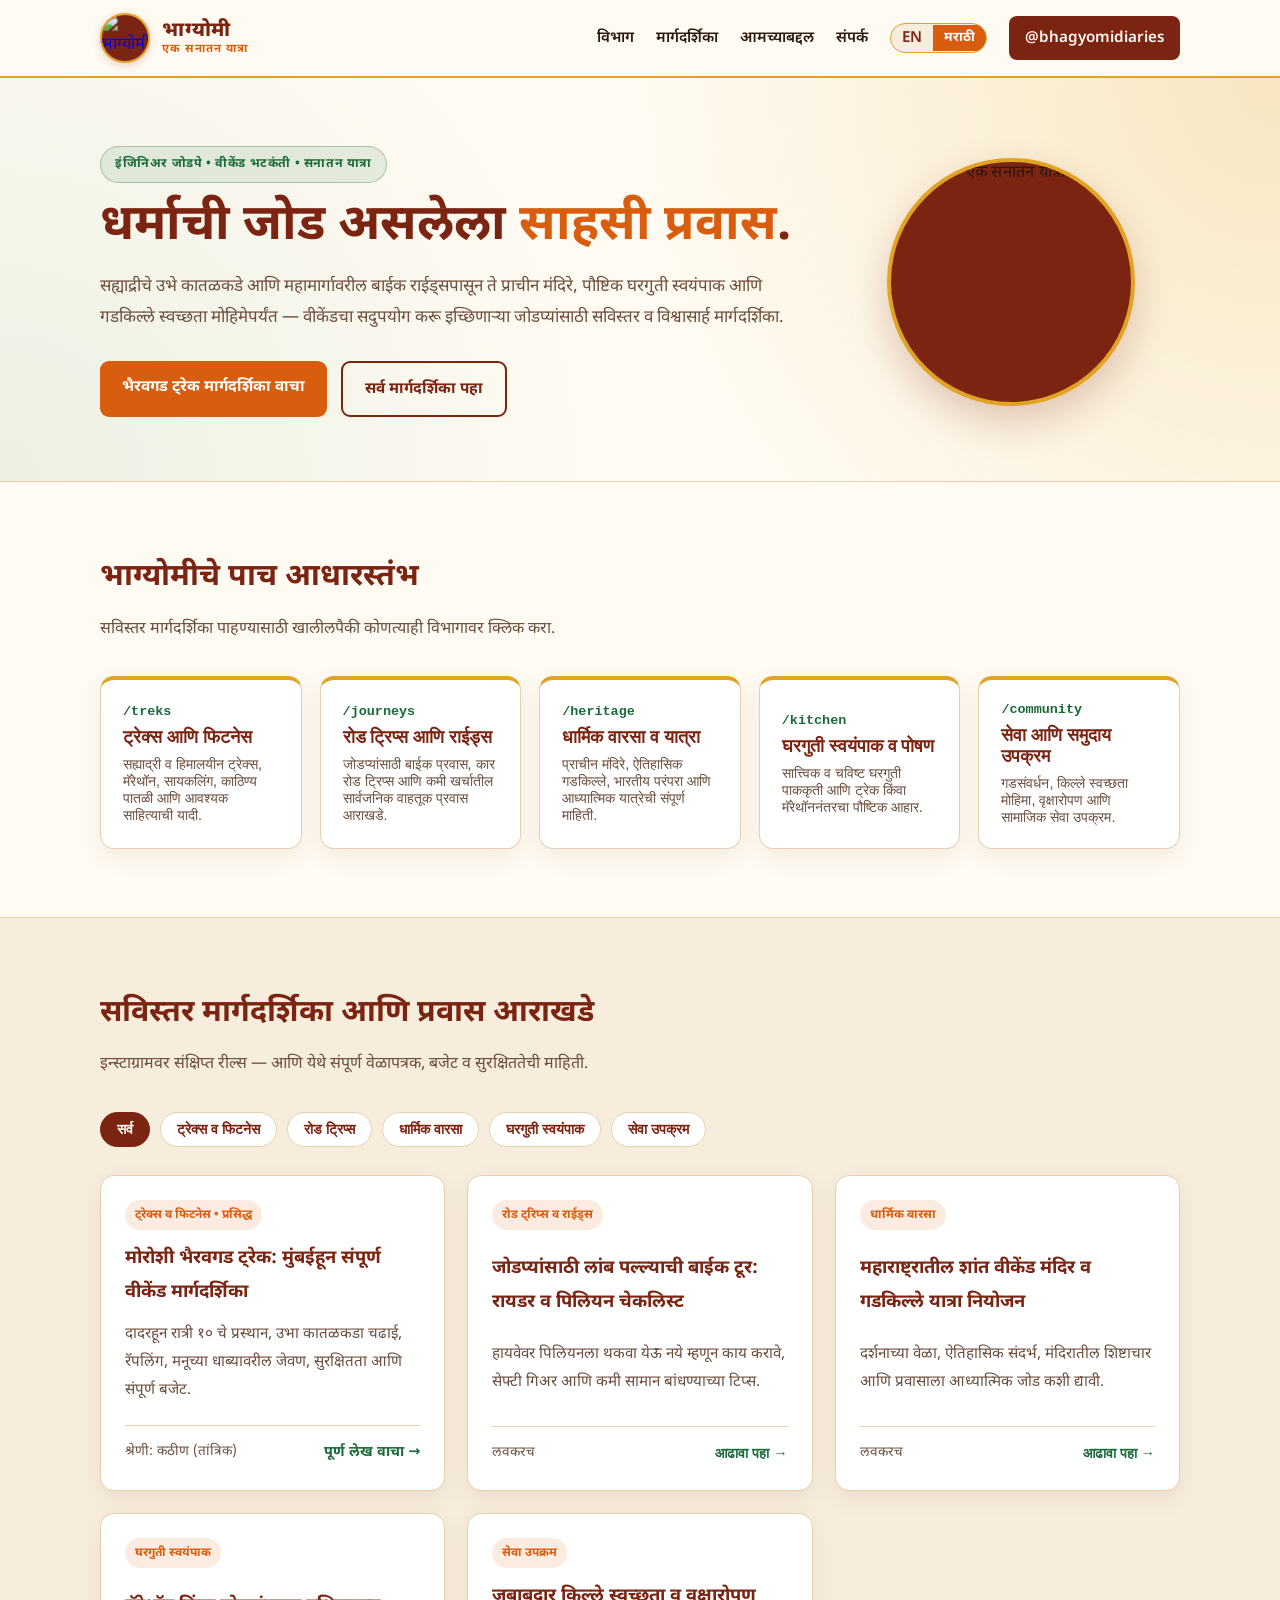
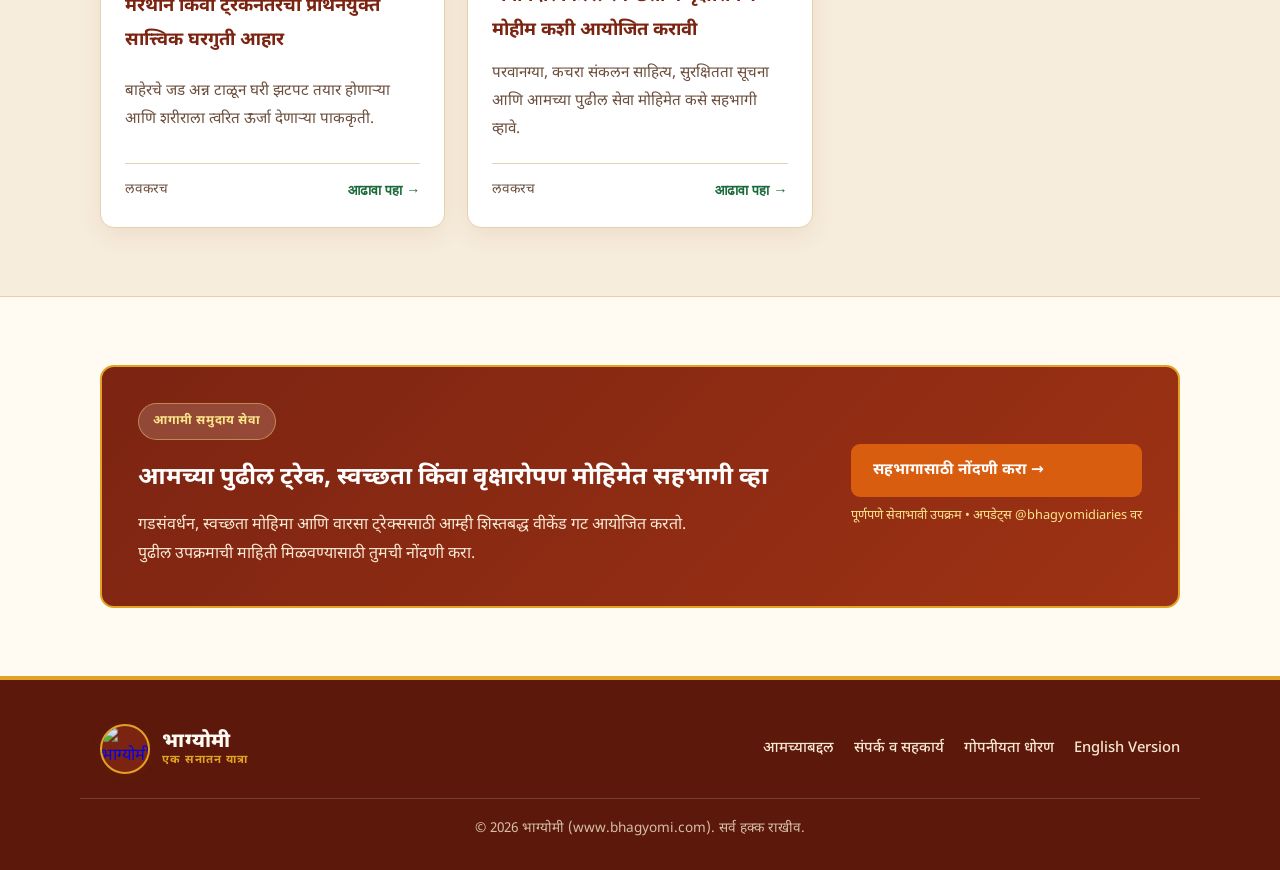
==== mr/index.html @ f400e6a5 "Add Marathi language version and EN/MR toggle" ====
<!DOCTYPE html>
<html lang="mr">
<head>
  <script async src="https://www.googletagmanager.com/gtm.js?id=GTM-TMKTP37L"></script>
  <script>
    window.dataLayer = window.dataLayer || [];
    function gtag(){dataLayer.push(arguments);}
    gtag('js', new Date());
  </script>
  <meta charset="UTF-8" />
  <meta name="viewport" content="width=device-width, initial-scale=1.0" />
  <meta name="description" content="भाग्योमी — एक सनातन यात्रा. जोडप्यांसाठी सह्याद्री व हिमालय ट्रेक्स, रोड ट्रिप्स, धार्मिक वारसा, घरगुती पाककृती आणि सेवा उपक्रम." />
  <title>भाग्योमी | एक सनातन यात्रा — साहस, धर्म आणि सजग सहजीवन</title>
  <link rel="alternate" hreflang="en" href="https://www.bhagyomi.com/" />
  <link rel="alternate" hreflang="mr" href="https://www.bhagyomi.com/mr/" />
  <link rel="icon" type="image/jpeg" href="../assets/images/logo.jpg" />
  <link rel="stylesheet" href="../style.css" />
</head>
<body>

  <header class="navbar">
    <div class="container nav-inner">
      <a href="index.html" class="brand-wrap">
        <div class="logo-ring">
          <img src="../assets/images/logo.jpg" alt="भाग्योमी लोगो" />
        </div>
        <div class="brand-text">
          <span class="brand-title">भाग्योमी</span>
          <span class="brand-sub">एक सनातन यात्रा</span>
        </div>
      </a>
      <button class="menu-toggle" id="menuToggle" aria-label="मेनू उघडा">☰</button>
      <nav class="nav-links" id="navLinks">
        <a href="#pillars">विभाग</a>
        <a href="#guides">मार्गदर्शिका</a>
        <a href="about.html">आमच्याबद्दल</a>
        <a href="contact.html">संपर्क</a>
        <div class="lang-toggle">
          <a href="../index.html" lang="en">EN</a>
          <span class="lang-active">मराठी</span>
        </div>
        <a href="https://www.instagram.com/bhagyomidiaries/" target="_blank" rel="noopener" class="nav-cta">@bhagyomidiaries</a>
      </nav>
    </div>
  </header>

  <section id="top" class="hero">
    <div class="container hero-grid">
      <div>
        <span class="badge">इंजिनिअर जोडपे • वीकेंड भटकंती • सनातन यात्रा</span>
        <h1>धर्माची जोड असलेला <span class="accent">साहसी प्रवास</span>.</h1>
        <p>
          सह्याद्रीचे उभे कातळकडे आणि महामार्गावरील बाईक राईड्सपासून ते प्राचीन मंदिरे, पौष्टिक घरगुती स्वयंपाक
          आणि गडकिल्ले स्वच्छता मोहिमेपर्यंत — वीकेंडचा सदुपयोग करू इच्छिणाऱ्या जोडप्यांसाठी सविस्तर व विश्वासार्ह मार्गदर्शिका.
        </p>
        <div class="hero-actions">
          <a href="treks/moroshi-bhairavgad.html" class="btn btn-primary">भैरवगड ट्रेक मार्गदर्शिका वाचा</a>
          <a href="#guides" class="btn btn-outline">सर्व मार्गदर्शिका पहा</a>
        </div>
      </div>
      <div>
        <div class="hero-emblem-ring">
          <img src="../assets/images/logo.jpg" alt="भाग्योमी - एक सनातन यात्रा" />
        </div>
      </div>
    </div>
  </section>

  <section id="pillars" class="section">
    <div class="container">
      <div class="section-header">
        <h2>भाग्योमीचे पाच आधारस्तंभ</h2>
        <p>सविस्तर मार्गदर्शिका पाहण्यासाठी खालीलपैकी कोणत्याही विभागावर क्लिक करा.</p>
      </div>

      <div class="pillar-grid">
        <button class="pillar-card" data-filter="treks">
          <div class="pillar-tag">/treks</div>
          <h3>ट्रेक्स आणि फिटनेस</h3>
          <p>सह्याद्री व हिमालयीन ट्रेक्स, मॅरेथॉन, सायकलिंग, काठिण्य पातळी आणि आवश्यक साहित्याची यादी.</p>
        </button>

        <button class="pillar-card" data-filter="journeys">
          <div class="pillar-tag">/journeys</div>
          <h3>रोड ट्रिप्स आणि राईड्स</h3>
          <p>जोडप्यांसाठी बाईक प्रवास, कार रोड ट्रिप्स आणि कमी खर्चातील सार्वजनिक वाहतूक प्रवास आराखडे.</p>
        </button>

        <button class="pillar-card" data-filter="heritage">
          <div class="pillar-tag">/heritage</div>
          <h3>धार्मिक वारसा व यात्रा</h3>
          <p>प्राचीन मंदिरे, ऐतिहासिक गडकिल्ले, भारतीय परंपरा आणि आध्यात्मिक यात्रेची संपूर्ण माहिती.</p>
        </button>

        <button class="pillar-card" data-filter="kitchen">
          <div class="pillar-tag">/kitchen</div>
          <h3>घरगुती स्वयंपाक व पोषण</h3>
          <p>सात्त्विक व चविष्ट घरगुती पाककृती आणि ट्रेक किंवा मॅरेथॉननंतरचा पौष्टिक आहार.</p>
        </button>

        <button class="pillar-card" data-filter="community">
          <div class="pillar-tag">/community</div>
          <h3>सेवा आणि समुदाय उपक्रम</h3>
          <p>गडसंवर्धन, किल्ले स्वच्छता मोहिमा, वृक्षारोपण आणि सामाजिक सेवा उपक्रम.</p>
        </button>
      </div>
    </div>
  </section>

  <section id="guides" class="section section-alt">
    <div class="container">
      <div class="section-header">
        <h2>सविस्तर मार्गदर्शिका आणि प्रवास आराखडे</h2>
        <p>इन्स्टाग्रामवर संक्षिप्त रील्स — आणि येथे संपूर्ण वेळापत्रक, बजेट व सुरक्षिततेची माहिती.</p>
      </div>

      <div class="filter-bar" role="tablist" aria-label="विभागानुसार मार्गदर्शिका निवडा">
        <button class="filter-btn active" data-filter="all">सर्व</button>
        <button class="filter-btn" data-filter="treks">ट्रेक्स व फिटनेस</button>
        <button class="filter-btn" data-filter="journeys">रोड ट्रिप्स</button>
        <button class="filter-btn" data-filter="heritage">धार्मिक वारसा</button>
        <button class="filter-btn" data-filter="kitchen">घरगुती स्वयंपाक</button>
        <button class="filter-btn" data-filter="community">सेवा उपक्रम</button>
      </div>

      <div class="guide-grid" id="guideGrid">
        <article class="guide-card" data-category="treks">
          <span class="card-pill">ट्रेक्स व फिटनेस • प्रसिद्ध</span>
          <h3>मोरोशी भैरवगड ट्रेक: मुंबईहून संपूर्ण वीकेंड मार्गदर्शिका</h3>
          <p>दादरहून रात्री १० चे प्रस्थान, उभा कातळकडा चढाई, रॅपलिंग, मनूच्या धाब्यावरील जेवण, सुरक्षितता आणि संपूर्ण बजेट.</p>
          <div class="card-meta">
            <span>श्रेणी: कठीण (तांत्रिक)</span>
            <a href="treks/moroshi-bhairavgad.html" class="read-more">पूर्ण लेख वाचा →</a>
          </div>
        </article>

        <article class="guide-card" data-category="journeys">
          <span class="card-pill">रोड ट्रिप्स व राईड्स</span>
          <h3>जोडप्यांसाठी लांब पल्ल्याची बाईक टूर: रायडर व पिलियन चेकलिस्ट</h3>
          <p>हायवेवर पिलियनला थकवा येऊ नये म्हणून काय करावे, सेफ्टी गिअर आणि कमी सामान बांधण्याच्या टिप्स.</p>
          <div class="card-meta">
            <span>लवकरच</span>
            <button class="read-more" data-guide="bike-touring">आढावा पहा →</button>
          </div>
        </article>

        <article class="guide-card" data-category="heritage">
          <span class="card-pill">धार्मिक वारसा</span>
          <h3>महाराष्ट्रातील शांत वीकेंड मंदिर व गडकिल्ले यात्रा नियोजन</h3>
          <p>दर्शनाच्या वेळा, ऐतिहासिक संदर्भ, मंदिरातील शिष्टाचार आणि प्रवासाला आध्यात्मिक जोड कशी द्यावी.</p>
          <div class="card-meta">
            <span>लवकरच</span>
            <button class="read-more" data-guide="heritage-circuit">आढावा पहा →</button>
          </div>
        </article>

        <article class="guide-card" data-category="kitchen">
          <span class="card-pill">घरगुती स्वयंपाक</span>
          <h3>मॅरेथॉन किंवा ट्रेकनंतरचा प्रथिनयुक्त सात्त्विक घरगुती आहार</h3>
          <p>बाहेरचे जड अन्न टाळून घरी झटपट तयार होणाऱ्या आणि शरीराला त्वरित ऊर्जा देणाऱ्या पाककृती.</p>
          <div class="card-meta">
            <span>लवकरच</span>
            <button class="read-more" data-guide="recovery-meals">आढावा पहा →</button>
          </div>
        </article>

        <article class="guide-card" data-category="community">
          <span class="card-pill">सेवा उपक्रम</span>
          <h3>जबाबदार किल्ले स्वच्छता व वृक्षारोपण मोहीम कशी आयोजित करावी</h3>
          <p>परवानग्या, कचरा संकलन साहित्य, सुरक्षितता सूचना आणि आमच्या पुढील सेवा मोहिमेत कसे सहभागी व्हावे.</p>
          <div class="card-meta">
            <span>लवकरच</span>
            <button class="read-more" data-guide="fort-cleanup">आढावा पहा →</button>
          </div>
        </article>
      </div>
    </div>
  </section>

  <section id="community" class="section">
    <div class="container">
      <div class="event-box">
        <div>
          <span class="badge">आगामी समुदाय सेवा</span>
          <h2>आमच्या पुढील ट्रेक, स्वच्छता किंवा वृक्षारोपण मोहिमेत सहभागी व्हा</h2>
          <p>
            गडसंवर्धन, स्वच्छता मोहिमा आणि वारसा ट्रेक्ससाठी आम्ही शिस्तबद्ध वीकेंड गट आयोजित करतो.
            पुढील उपक्रमाची माहिती मिळवण्यासाठी तुमची नोंदणी करा.
          </p>
        </div>
        <div class="event-actions">
          <a href="contact.html" class="btn btn-primary">सहभागासाठी नोंदणी करा →</a>
          <span class="helper-note">पूर्णपणे सेवाभावी उपक्रम • अपडेट्स @bhagyomidiaries वर</span>
        </div>
      </div>
    </div>
  </section>

  <footer class="footer">
    <div class="container footer-inner">
      <a href="index.html" class="brand-wrap">
        <div class="logo-ring">
          <img src="../assets/images/logo.jpg" alt="भाग्योमी लोगो" />
        </div>
        <div class="brand-text">
          <span class="brand-title">भाग्योमी</span>
          <span class="brand-sub">एक सनातन यात्रा</span>
        </div>
      </a>
      <div class="footer-links">
        <a href="about.html">आमच्याबद्दल</a>
        <a href="contact.html">संपर्क व सहकार्य</a>
        <a href="privacy.html">गोपनीयता धोरण</a>
        <a href="../index.html" lang="en">English Version</a>
      </div>
    </div>
    <div class="container copyright">
      © <span id="year"></span> भाग्योमी (www.bhagyomi.com). सर्व हक्क राखीव.
    </div>
  </footer>

  <div class="modal-backdrop" id="guideModal" aria-hidden="true">
    <div class="modal-box" role="dialog" aria-modal="true" aria-labelledby="modalTitle">
      <button class="modal-close" id="modalClose" aria-label="बंद करा">×</button>
      <span class="card-pill" id="modalCategory"></span>
      <h3 id="modalTitle"></h3>
      <p id="modalBody"></p>
      <div class="modal-footer">
        <small>नवीन लेखांसाठी <a href="https://www.instagram.com/bhagyomidiaries/" target="_blank" rel="noopener">@bhagyomidiaries</a> ला फॉलो करा.</small>
      </div>
    </div>
  </div>

  <script src="../script.js"></script>
</body>
</html>
---- style.css ----
@import url('https://fonts.googleapis.com/css2?family=Noto+Sans+Devanagari:wght@400;600;700;800&display=swap');

:root {
  --bg: #fffbf2;
  --bg-alt: #f7eddc;
  --card: #ffffff;
  --border: #e5d1b0;
  --maroon: #7c2412;
  --maroon-dark: #5c190b;
  --saffron: #d95d0e;
  --saffron-hover: #b84b07;
  --gold: #e2a224;
  --green: #1b6b3a;
  --text: #2b1810;
  --muted: #6b4e3d;
  --radius: 14px;
  --shadow: 0 8px 24px rgba(124, 36, 18, 0.08);
}

* {
  box-sizing: border-box;
  margin: 0;
  padding: 0;
}

html {
  scroll-behavior: smooth;
}

body {
  font-family: system-ui, -apple-system, "Segoe UI", Roboto, sans-serif;
  background-color: var(--bg);
  color: var(--text);
  line-height: 1.7;
}

img {
  max-width: 100%;
  display: block;
}

.container {
  width: 100%;
  max-width: 1120px;
  margin: 0 auto;
  padding: 0 20px;
}

.narrow {
  max-width: 820px;
}

/* Circular logo mask (hides black square corners of logo.jpg cleanly) */
.logo-ring {
  width: 50px;
  height: 50px;
  border-radius: 50%;
  overflow: hidden;
  border: 2px solid var(--gold);
  box-shadow: 0 2px 8px rgba(124, 36, 18, 0.22);
  flex-shrink: 0;
  background: var(--maroon);
}

.logo-ring img {
  width: 100%;
  height: 100%;
  object-fit: cover;
  transform: scale(1.03);
}

.hero-emblem-ring {
  width: 248px;
  height: 248px;
  margin: 0 auto;
  border-radius: 50%;
  overflow: hidden;
  border: 4px solid var(--gold);
  box-shadow: 0 16px 38px rgba(124, 36, 18, 0.22);
  background: var(--maroon);
}

.hero-emblem-ring img {
  width: 100%;
  height: 100%;
  object-fit: cover;
  transform: scale(1.03);
}

/* Navbar */
.navbar {
  position: sticky;
  top: 0;
  z-index: 100;
  background: rgba(255, 251, 242, 0.96);
  backdrop-filter: blur(10px);
  border-bottom: 2px solid var(--gold);
}

.nav-inner {
  display: flex;
  align-items: center;
  justify-content: space-between;
  height: 76px;
}

.brand-wrap {
  display: flex;
  align-items: center;
  gap: 12px;
  text-decoration: none;
}

.brand-text {
  display: flex;
  flex-direction: column;
  line-height: 1.15;
}

.brand-title {
  font-size: 1.25rem;
  font-weight: 800;
  letter-spacing: 0.8px;
  color: var(--maroon);
}

.brand-sub {
  font-size: 0.72rem;
  font-weight: 700;
  letter-spacing: 1px;
  text-transform: uppercase;
  color: var(--saffron);
}

.nav-links {
  display: flex;
  align-items: center;
  gap: 22px;
}

.nav-links a {
  color: var(--text);
  text-decoration: none;
  font-weight: 600;
  font-size: 0.95rem;
  transition: color 0.2s;
}

.nav-links a:hover,
.nav-links a.active-link {
  color: var(--saffron);
}

.nav-cta {
  padding: 8px 16px;
  background: var(--maroon);
  color: #fffbf2 !important;
  border-radius: 8px;
}

.nav-cta:hover {
  background: var(--saffron);
}

.menu-toggle {
  display: none;
  background: var(--bg-alt);
  border: 1px solid var(--border);
  color: var(--maroon);
  font-size: 1.35rem;
  padding: 4px 11px;
  border-radius: 8px;
  cursor: pointer;
}

/* Hero */
.hero {
  padding: 68px 0 64px;
  background: radial-gradient(circle at top right, rgba(226, 162, 36, 0.24), transparent 48%),
              radial-gradient(circle at bottom left, rgba(27, 107, 58, 0.08), transparent 45%);
  border-bottom: 1px solid var(--border);
}

.hero-grid {
  display: grid;
  grid-template-columns: 1.35fr 0.65fr;
  gap: 40px;
  align-items: center;
}

.badge {
  display: inline-block;
  font-size: 0.78rem;
  font-weight: 700;
  letter-spacing: 0.6px;
  text-transform: uppercase;
  color: var(--green);
  background: rgba(27, 107, 58, 0.1);
  border: 1px solid rgba(27, 107, 58, 0.3);
  padding: 6px 14px;
  border-radius: 999px;
  margin-bottom: 16px;
}

.hero h1 {
  font-size: clamp(2rem, 4.5vw, 3.1rem);
  line-height: 1.15;
  color: var(--maroon);
  margin-bottom: 16px;
}

.accent {
  color: var(--saffron);
}

.hero p {
  font-size: 1.06rem;
  color: var(--muted);
  margin-bottom: 26px;
}

.hero-actions {
  display: flex;
  flex-wrap: wrap;
  gap: 14px;
}

.btn {
  display: inline-block;
  padding: 12px 22px;
  border-radius: 9px;
  font-weight: 700;
  text-decoration: none;
  cursor: pointer;
  border: none;
  font-size: 0.96rem;
  transition: all 0.2s;
}

.btn-primary {
  background: var(--saffron);
  color: #ffffff;
}

.btn-primary:hover {
  background: var(--saffron-hover);
}

.btn-outline {
  border: 2px solid var(--maroon);
  color: var(--maroon);
  background: transparent;
}

.btn-outline:hover {
  background: var(--maroon);
  color: #ffffff;
}

/* Sections */
.section {
  padding: 68px 0;
}

.section-alt {
  background: var(--bg-alt);
  border-top: 1px solid var(--border);
  border-bottom: 1px solid var(--border);
}

.section-header {
  margin-bottom: 32px;
}

.section-header h2 {
  font-size: 1.9rem;
  color: var(--maroon);
  margin-bottom: 8px;
}

.section-header p {
  color: var(--muted);
}

/* 5 Pillars */
.pillar-grid {
  display: grid;
  grid-template-columns: repeat(auto-fit, minmax(200px, 1fr));
  gap: 18px;
}

.pillar-card {
  text-align: left;
  background: var(--card);
  border: 1px solid var(--border);
  border-top: 4px solid var(--gold);
  border-radius: var(--radius);
  padding: 22px;
  color: var(--text);
  cursor: pointer;
  box-shadow: var(--shadow);
  transition: transform 0.2s, border-color 0.2s;
}

.pillar-card:hover {
  transform: translateY(-4px);
  border-top-color: var(--saffron);
}

.pillar-tag {
  font-family: monospace;
  font-size: 0.84rem;
  font-weight: 700;
  color: var(--green);
  margin-bottom: 8px;
}

.pillar-card h3 {
  font-size: 1.1rem;
  color: var(--maroon);
  margin-bottom: 8px;
}

.pillar-card p {
  font-size: 0.9rem;
  color: var(--muted);
}

/* Filter Bar & Guides */
.filter-bar {
  display: flex;
  flex-wrap: wrap;
  gap: 10px;
  margin-bottom: 28px;
}

.filter-btn {
  background: var(--card);
  color: var(--maroon);
  border: 1px solid var(--border);
  padding: 8px 16px;
  border-radius: 999px;
  font-size: 0.9rem;
  font-weight: 600;
  cursor: pointer;
  transition: all 0.2s;
}

.filter-btn:hover,
.filter-btn.active {
  background: var(--maroon);
  color: #fffbf2;
  border-color: var(--maroon);
}

.guide-grid {
  display: grid;
  grid-template-columns: repeat(auto-fit, minmax(290px, 1fr));
  gap: 22px;
}

.guide-card {
  background: var(--card);
  border: 1px solid var(--border);
  border-radius: var(--radius);
  padding: 24px;
  display: flex;
  flex-direction: column;
  justify-content: space-between;
  box-shadow: var(--shadow);
}

.guide-card.hidden {
  display: none;
}

.card-pill {
  display: inline-block;
  align-self: flex-start;
  font-size: 0.75rem;
  font-weight: 700;
  color: var(--saffron);
  background: rgba(217, 93, 14, 0.12);
  padding: 4px 10px;
  border-radius: 999px;
  margin-bottom: 12px;
}

.guide-card h3 {
  font-size: 1.15rem;
  color: var(--maroon);
  margin-bottom: 10px;
}

.guide-card p {
  font-size: 0.95rem;
  color: var(--muted);
  margin-bottom: 20px;
}

.card-meta {
  display: flex;
  justify-content: space-between;
  align-items: center;
  border-top: 1px solid var(--border);
  padding-top: 14px;
  font-size: 0.85rem;
  color: var(--muted);
}

.read-more {
  background: none;
  border: none;
  color: var(--green);
  font-weight: 700;
  text-decoration: none;
  cursor: pointer;
  font-size: 0.9rem;
}

.read-more:hover {
  color: var(--saffron);
  text-decoration: underline;
}

/* Event Banner */
.event-box {
  background: linear-gradient(135deg, var(--maroon), #9e3214);
  color: #fffbf2;
  border: 2px solid var(--gold);
  border-radius: var(--radius);
  padding: 36px;
  display: flex;
  flex-wrap: wrap;
  align-items: center;
  justify-content: space-between;
  gap: 24px;
}

.event-box .badge {
  background: rgba(255, 251, 242, 0.16);
  color: #fde68a;
  border-color: rgba(253, 230, 138, 0.4);
}

.event-box h2 {
  color: #ffffff;
}

.event-box p {
  color: #f8e7d1;
  max-width: 580px;
  margin-top: 10px;
}

.event-actions {
  display: flex;
  flex-direction: column;
  gap: 8px;
}

.helper-note {
  font-size: 0.8rem;
  color: #fde68a;
}

/* Ethos & Info Boxes */
.ethos-box {
  background: var(--card);
  border: 1px solid var(--border);
  border-left: 5px solid var(--green);
  border-radius: 10px;
  padding: 24px;
  box-shadow: var(--shadow);
}

/* Article & Legal Pages */
.page-header {
  background: var(--bg-alt);
  border-bottom: 1px solid var(--border);
  padding: 48px 0 36px;
}

.page-header h1 {
  font-size: clamp(1.9rem, 4vw, 2.7rem);
  color: var(--maroon);
  line-height: 1.2;
  margin-bottom: 12px;
}

.breadcrumb {
  font-size: 0.86rem;
  color: var(--muted);
  margin-bottom: 12px;
}

.breadcrumb a {
  color: var(--saffron);
  text-decoration: none;
  font-weight: 600;
}

.article-meta {
  display: flex;
  flex-wrap: wrap;
  gap: 14px;
  font-size: 0.88rem;
  color: var(--muted);
  margin-top: 12px;
}

.prose {
  padding: 48px 0 68px;
}

.prose h2 {
  color: var(--maroon);
  font-size: 1.55rem;
  margin: 34px 0 12px;
  padding-bottom: 6px;
  border-bottom: 2px solid var(--bg-alt);
}

.prose h3 {
  color: var(--green);
  font-size: 1.18rem;
  margin: 22px 0 8px;
}

.prose p {
  margin-bottom: 16px;
  color: var(--text);
}

.prose a {
  color: var(--saffron);
  font-weight: 600;
}

.prose ul,
.prose ol {
  margin: 0 0 18px 22px;
}

.prose li {
  margin-bottom: 8px;
}

.info-grid {
  display: grid;
  grid-template-columns: repeat(auto-fit, minmax(170px, 1fr));
  gap: 14px;
  margin: 24px 0 30px;
}

.info-stat {
  background: var(--card);
  border: 1px solid var(--border);
  border-top: 3px solid var(--saffron);
  border-radius: 10px;
  padding: 16px;
}

.info-stat span {
  display: block;
  font-size: 0.78rem;
  text-transform: uppercase;
  color: var(--muted);
  font-weight: 700;
}

.info-stat strong {
  color: var(--maroon);
  font-size: 1.05rem;
}

.data-table {
  width: 100%;
  border-collapse: collapse;
  margin: 18px 0 26px;
  background: var(--card);
  border: 1px solid var(--border);
  border-radius: 10px;
  overflow: hidden;
}

.data-table th,
.data-table td {
  padding: 12px 16px;
  text-align: left;
  border-bottom: 1px solid var(--border);
  font-size: 0.94rem;
}

.data-table th {
  background: var(--maroon);
  color: #fffbf2;
}

.callout {
  background: var(--bg-alt);
  border-left: 4px solid var(--saffron);
  padding: 18px 20px;
  border-radius: 8px;
  margin: 22px 0;
}

/* Contact Form */
.contact-grid {
  display: grid;
  grid-template-columns: 1.2fr 0.8fr;
  gap: 32px;
  align-items: start;
}

.form-card {
  background: var(--card);
  border: 1px solid var(--border);
  border-radius: var(--radius);
  padding: 28px;
  box-shadow: var(--shadow);
}

.form-group {
  margin-bottom: 16px;
}

.form-group label {
  display: block;
  font-weight: 600;
  font-size: 0.9rem;
  color: var(--maroon);
  margin-bottom: 6px;
}

.form-group input,
.form-group select,
.form-group textarea {
  width: 100%;
  padding: 11px 14px;
  border: 1px solid var(--border);
  border-radius: 8px;
  background: var(--bg);
  color: var(--text);
  font: inherit;
}

.form-group input:focus,
.form-group select:focus,
.form-group textarea:focus {
  outline: 2px solid var(--saffron);
  border-color: var(--saffron);
}

/* Footer */
.footer {
  background: var(--maroon-dark);
  color: #f8e7d1;
  padding: 44px 0 28px;
  border-top: 4px solid var(--gold);
}

.footer-inner {
  display: flex;
  flex-wrap: wrap;
  justify-content: space-between;
  align-items: center;
  gap: 20px;
  padding-bottom: 24px;
  border-bottom: 1px solid rgba(255, 251, 242, 0.16);
}

.footer .brand-title {
  color: #fffbf2;
}

.footer .brand-sub {
  color: var(--gold);
}

.footer-links {
  display: flex;
  flex-wrap: wrap;
  gap: 20px;
}

.footer-links a {
  color: #f8e7d1;
  text-decoration: none;
  font-size: 0.92rem;
  font-weight: 500;
}

.footer-links a:hover {
  color: var(--gold);
}

.copyright {
  padding-top: 18px;
  font-size: 0.85rem;
  color: #d6bfa5;
  text-align: center;
}

/* Modal */
.modal-backdrop {
  position: fixed;
  inset: 0;
  background: rgba(43, 24, 16, 0.72);
  display: none;
  align-items: center;
  justify-content: center;
  padding: 20px;
  z-index: 200;
}

.modal-backdrop.open {
  display: flex;
}

.modal-box {
  background: var(--card);
  border: 2px solid var(--gold);
  border-radius: var(--radius);
  max-width: 560px;
  width: 100%;
  padding: 28px;
  position: relative;
}

.modal-close {
  position: absolute;
  top: 12px;
  right: 16px;
  background: none;
  border: none;
  color: var(--maroon);
  font-size: 1.7rem;
  cursor: pointer;
}

.modal-box h3 {
  color: var(--maroon);
  margin-bottom: 12px;
}

.modal-box p {
  color: var(--muted);
  margin-bottom: 18px;
}

.modal-footer {
  border-top: 1px solid var(--border);
  padding-top: 12px;
  color: var(--green);
}

/* Responsive */
@media (max-width: 768px) {
  .menu-toggle {
    display: block;
  }

  .nav-links {
    display: none;
    position: absolute;
    top: 76px;
    left: 0;
    right: 0;
    background: var(--bg);
    border-bottom: 2px solid var(--gold);
    flex-direction: column;
    padding: 20px;
    gap: 16px;
  }

  .nav-links.open {
    display: flex;
  }

  .hero-grid,
  .contact-grid {
    grid-template-columns: 1fr;
  }

  .hero-emblem-ring {
    width: 196px;
    height: 196px;
    order: -1;
  }
}

/* Responsive Photo Gallery & Lightbox */
.gallery-grid {
  display: grid;
  grid-template-columns: repeat(auto-fit, minmax(220px, 1fr));
  gap: 16px;
  margin: 24px 0 32px;
}

.gallery-card {
  background: var(--card);
  border: 1px solid var(--border);
  border-radius: 12px;
  overflow: hidden;
  cursor: pointer;
  box-shadow: var(--shadow);
  transition: transform 0.2s, border-color 0.2s;
}

.gallery-card:hover {
  transform: translateY(-3px);
  border-color: var(--gold);
}

.gallery-card img {
  width: 100%;
  aspect-ratio: 4 / 3;
  object-fit: cover;
}

.gallery-card figcaption {
  padding: 10px 12px;
  font-size: 0.85rem;
  color: var(--muted);
  font-weight: 500;
}

.lightbox {
  position: fixed;
  inset: 0;
  background: rgba(25, 12, 7, 0.92);
  display: none;
  flex-direction: column;
  align-items: center;
  justify-content: center;
  padding: 24px;
  z-index: 300;
}

.lightbox.open {
  display: flex;
}

.lightbox img {
  max-width: 92vw;
  max-height: 78vh;
  object-fit: contain;
  border-radius: 10px;
  border: 2px solid var(--gold);
}

.lightbox-caption {
  color: #f8e7d1;
  margin-top: 14px;
  font-size: 0.95rem;
  text-align: center;
  max-width: 680px;
}

.lightbox-close,
.lightbox-nav {
  position: absolute;
  background: rgba(124, 36, 18, 0.85);
  color: #fffbf2;
  border: 1px solid var(--gold);
  border-radius: 50%;
  width: 44px;
  height: 44px;
  font-size: 1.4rem;
  cursor: pointer;
  display: flex;
  align-items: center;
  justify-content: center;
}

.lightbox-close {
  top: 20px;
  right: 22px;
}

.lightbox-prev {
  left: 20px;
  top: 50%;
  transform: translateY(-50%);
}

.lightbox-next {
  right: 20px;
  top: 50%;
  transform: translateY(-50%);
}

.lightbox-close:hover,
.lightbox-nav:hover {
  background: var(--saffron);
}

/* Marathi Typography & Language Switcher */
html[lang="mr"] body {
  font-family: "Noto Sans Devanagari", system-ui, -apple-system, sans-serif;
  line-height: 1.85;
}

.lang-toggle {
  display: inline-flex;
  align-items: center;
  border: 1px solid var(--gold);
  border-radius: 999px;
  overflow: hidden;
  background: var(--bg-alt);
  font-size: 0.82rem;
  font-weight: 700;
  flex-shrink: 0;
}

.lang-toggle a,
.lang-toggle span {
  padding: 5px 11px;
  text-decoration: none;
  line-height: 1.2;
}

.lang-toggle a {
  color: var(--maroon);
  transition: background 0.2s, color 0.2s;
}

.lang-toggle a:hover {
  background: rgba(217, 93, 14, 0.14);
  color: var(--saffron);
}

.lang-toggle .lang-active {
  background: var(--saffron);
  color: #ffffff;
}
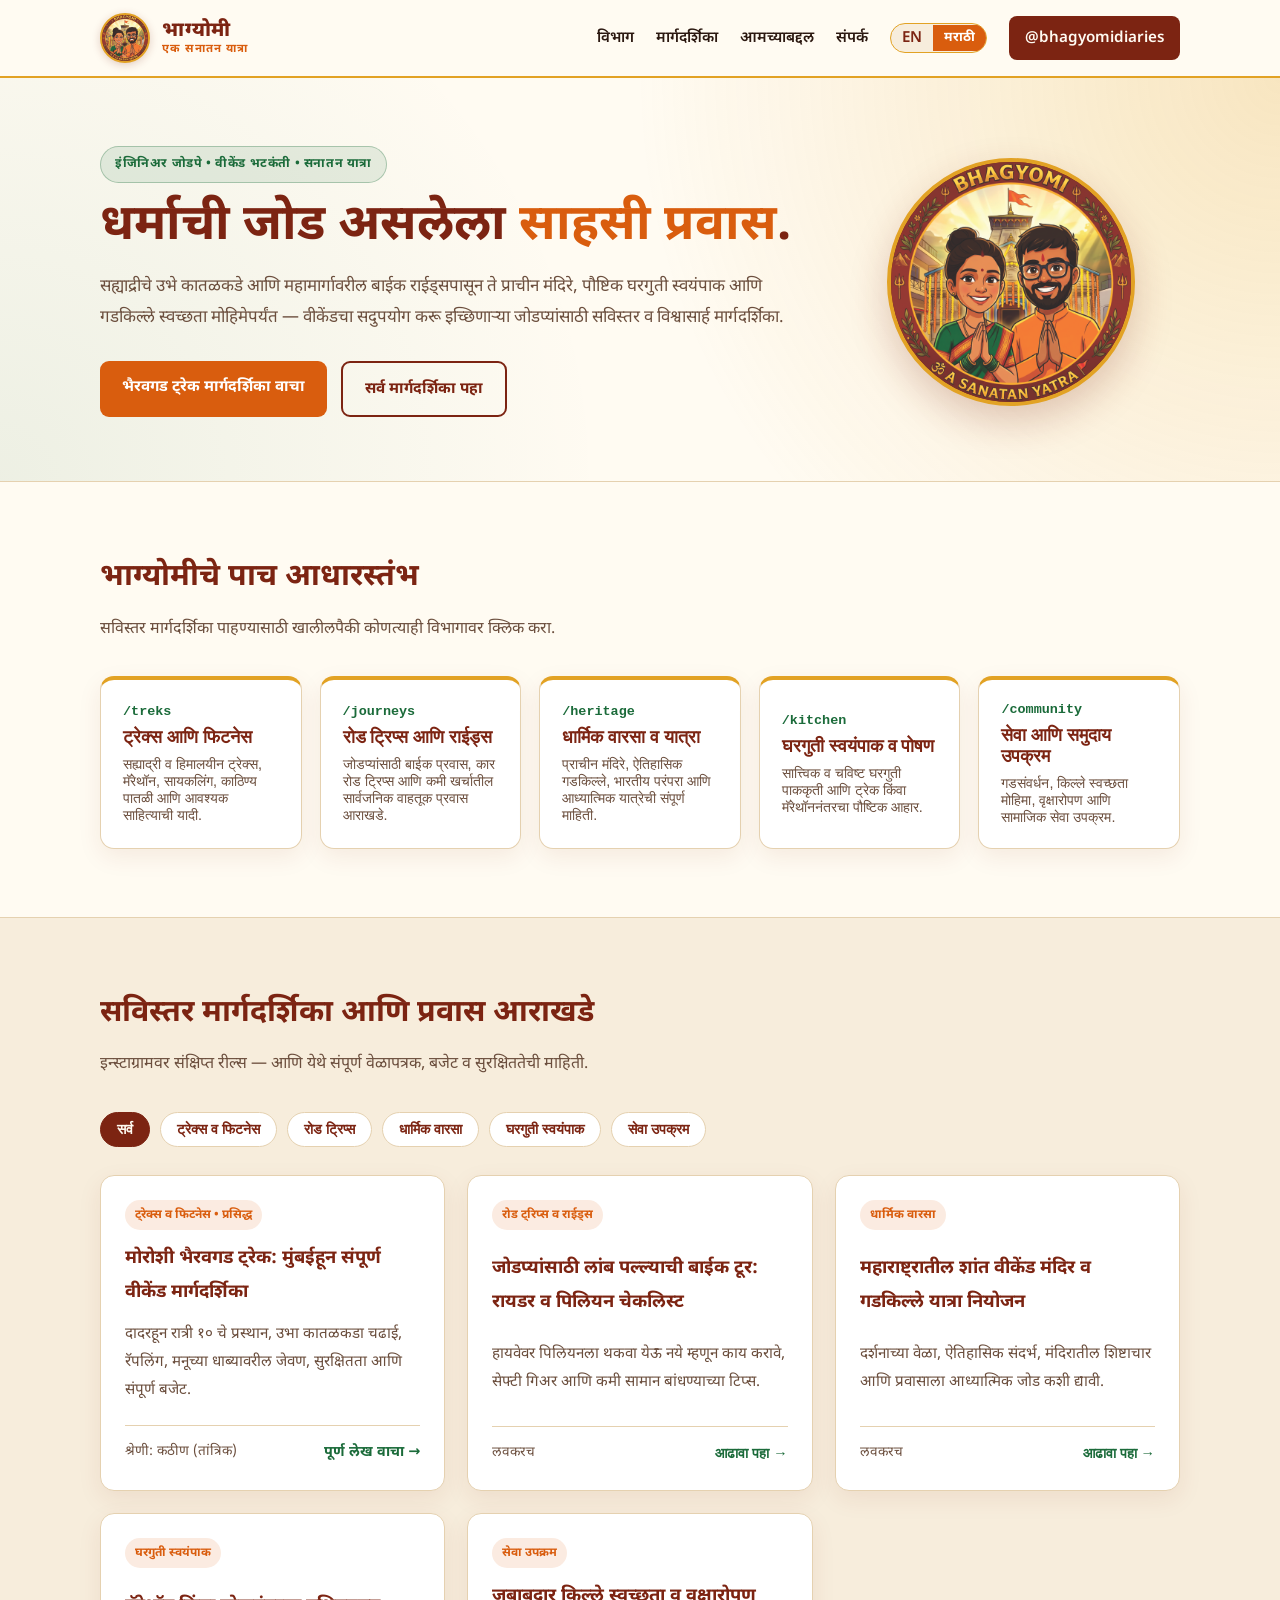
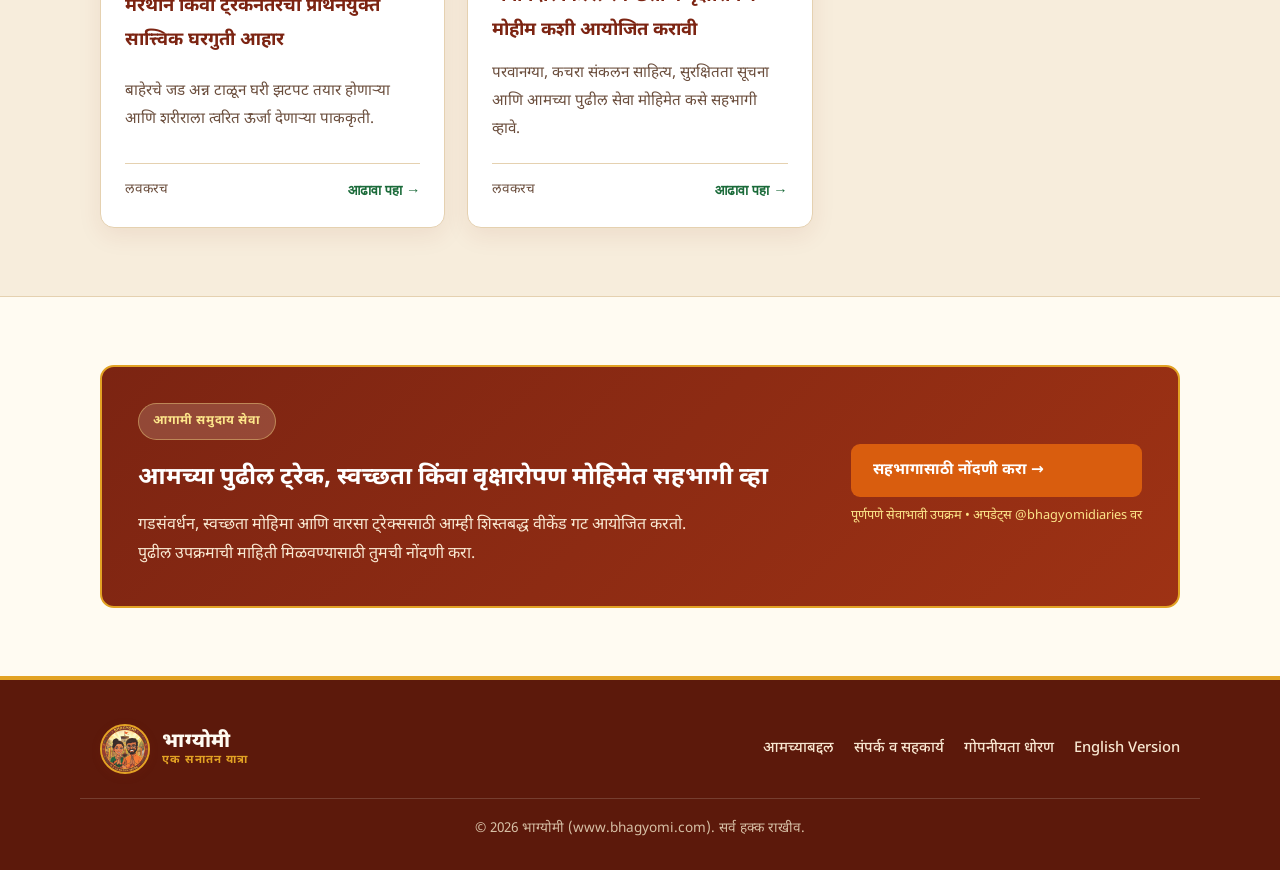
==== commit 65ee613a: "Logo Change Name to png in marathi" ====
--- a/mr/index.html
+++ b/mr/index.html
@@ -13,7 +13,7 @@
   <title>भाग्योमी | एक सनातन यात्रा — साहस, धर्म आणि सजग सहजीवन</title>
   <link rel="alternate" hreflang="en" href="https://www.bhagyomi.com/" />
   <link rel="alternate" hreflang="mr" href="https://www.bhagyomi.com/mr/" />
-  <link rel="icon" type="image/jpeg" href="../assets/images/logo.jpg" />
+  <link rel="icon" type="image/jpeg" href="../assets/images/logo.png" />
   <link rel="stylesheet" href="../style.css" />
 </head>
 <body>
@@ -22,7 +22,7 @@
     <div class="container nav-inner">
       <a href="index.html" class="brand-wrap">
         <div class="logo-ring">
-          <img src="../assets/images/logo.jpg" alt="भाग्योमी लोगो" />
+          <img src="../assets/images/logo.png" alt="भाग्योमी लोगो" />
         </div>
         <div class="brand-text">
           <span class="brand-title">भाग्योमी</span>
@@ -60,7 +60,7 @@
       </div>
       <div>
         <div class="hero-emblem-ring">
-          <img src="../assets/images/logo.jpg" alt="भाग्योमी - एक सनातन यात्रा" />
+          <img src="../assets/images/logo.png" alt="भाग्योमी - एक सनातन यात्रा" />
         </div>
       </div>
     </div>
@@ -200,7 +200,7 @@
     <div class="container footer-inner">
       <a href="index.html" class="brand-wrap">
         <div class="logo-ring">
-          <img src="../assets/images/logo.jpg" alt="भाग्योमी लोगो" />
+          <img src="../assets/images/logo.png" alt="भाग्योमी लोगो" />
         </div>
         <div class="brand-text">
           <span class="brand-title">भाग्योमी</span>
